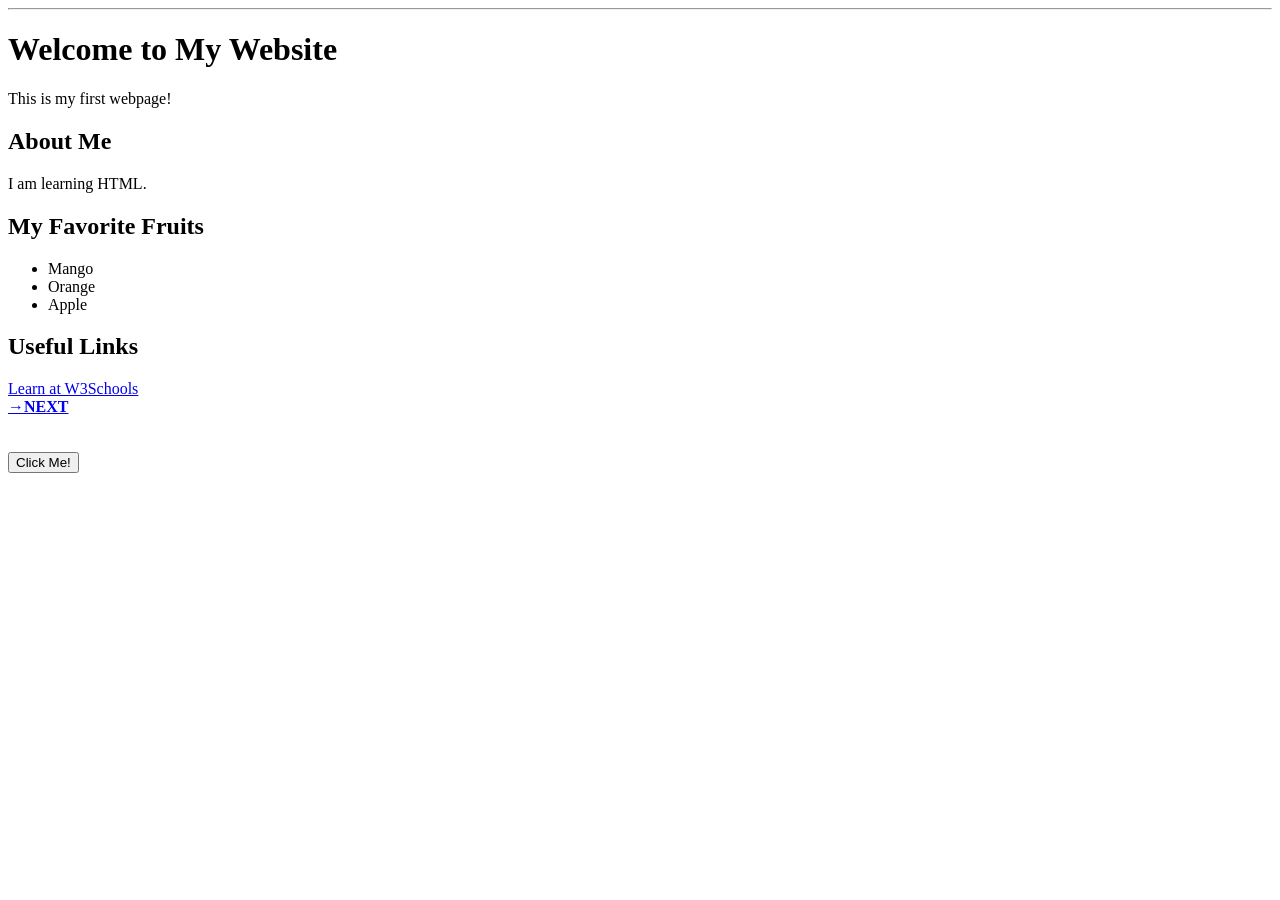
==== index.html @ f370a7fa "Create index.html" ====
<!DOCTYPE html>
<html>
<head>
    <meta charset="UTF-8">
    <title>Sataphon's Note</title>
</head>
<body>

    <hr>
    <h1>Welcome to My Website</h1>
    <p>This is my first webpage!</p>
    
    <h2>About Me</h2>
    <p>I am learning HTML.</p>
    
    <h2>My Favorite Fruits</h2>
    <ul>
        <li>Mango</li>
        <li>Orange</li>
        <li>Apple</li>
    </ul>
    
    <h2>Useful Links</h2>
    <a href="https://www.w3schools.com">Learn at W3Schools</a><br>
    <b><a href="AboutMe.html">&rarr;NEXT</a></b></br>
    
    <br><br>
    <button>Click Me!</button>
</body>
</html>
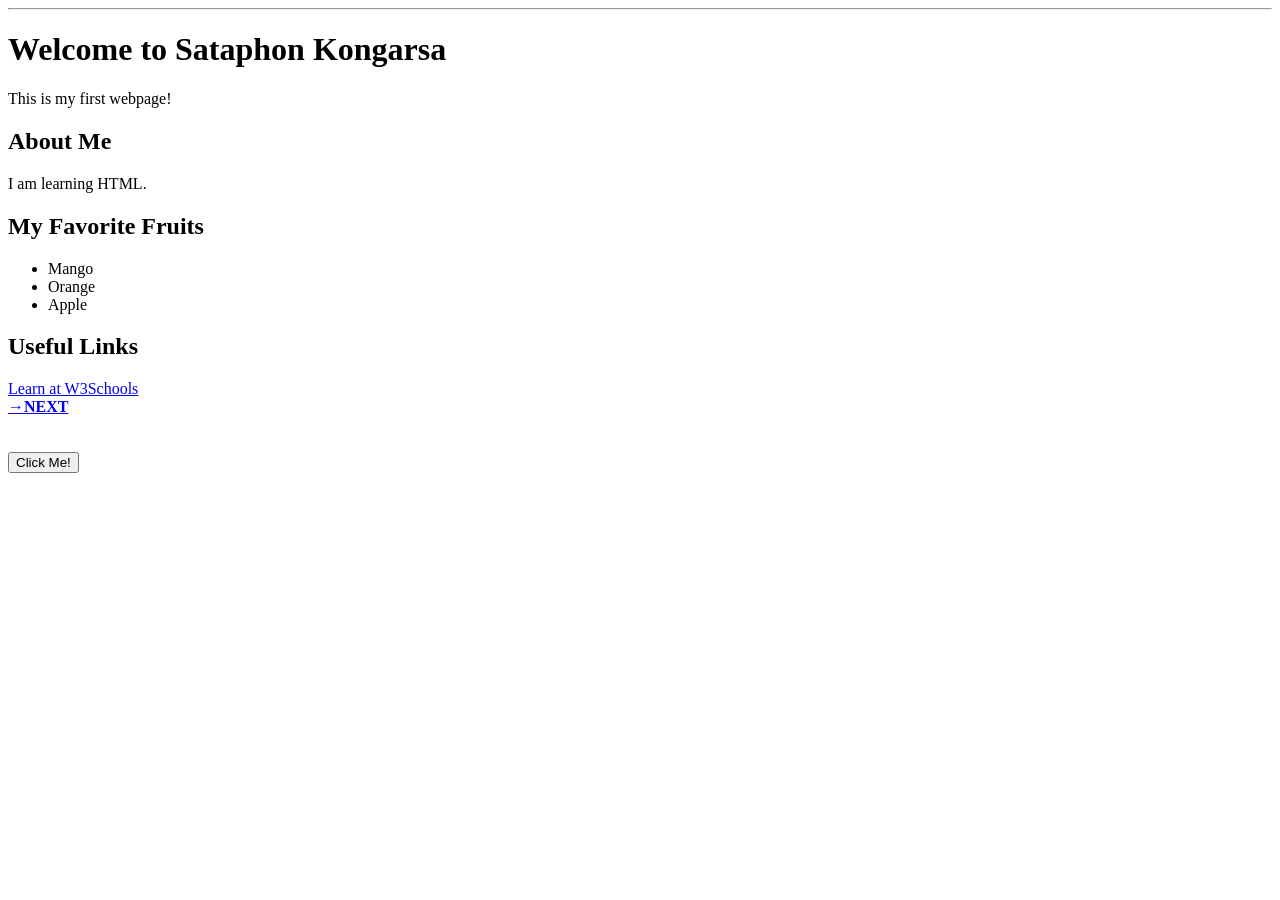
==== commit 78e2d48f: "edit h1" ====
--- a/index.html
+++ b/index.html
@@ -7,7 +7,7 @@
 <body>
 
     <hr>
-    <h1>Welcome to My Website</h1>
+    <h1>Welcome to Sataphon Kongarsa</h1>
     <p>This is my first webpage!</p>
     
     <h2>About Me</h2>
@@ -22,7 +22,7 @@
     
     <h2>Useful Links</h2>
     <a href="https://www.w3schools.com">Learn at W3Schools</a><br>
-    <b><a href="AboutMe.html">&rarr;NEXT</a></b></br>
+    <b><a href="basichtml2.html">&rarr;NEXT</a></b></br>
     
     <br><br>
     <button>Click Me!</button>
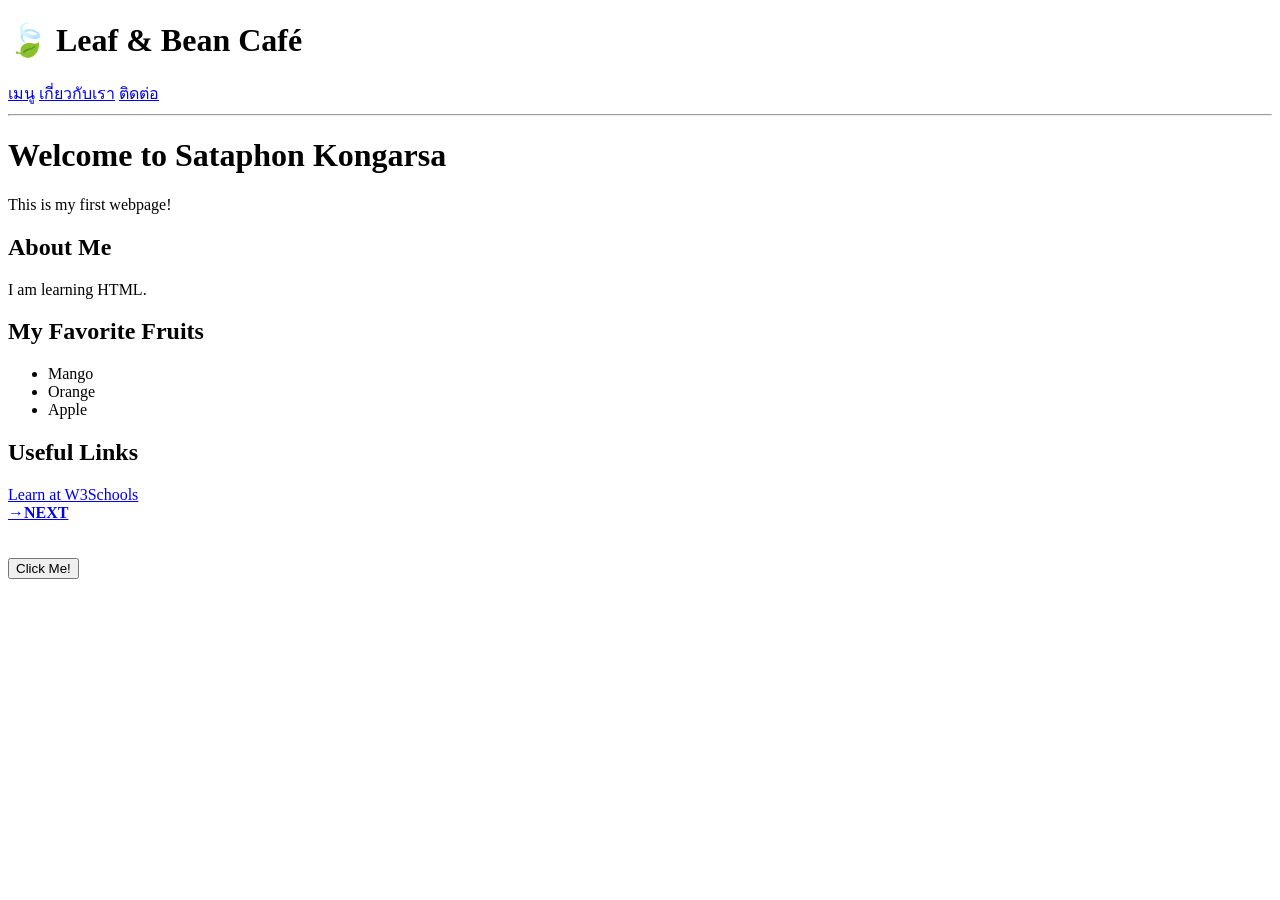
==== commit 379968ab: "add header" ====
--- a/index.html
+++ b/index.html
@@ -2,10 +2,17 @@
 <html>
 <head>
     <meta charset="UTF-8">
-    <title>Sataphon's Note</title>
+    <title>Leaf & Bean Café</title>
 </head>
 <body>
-
+    <header>
+    <h1>🍃 Leaf & Bean Café</h1>
+    <nav>
+        <a href="#menu">เมนู</a>
+        <a href="#about">เกี่ยวกับเรา</a>
+        <a href="#contact">ติดต่อ</a>
+    </nav>
+</header>
     <hr>
     <h1>Welcome to Sataphon Kongarsa</h1>
     <p>This is my first webpage!</p>
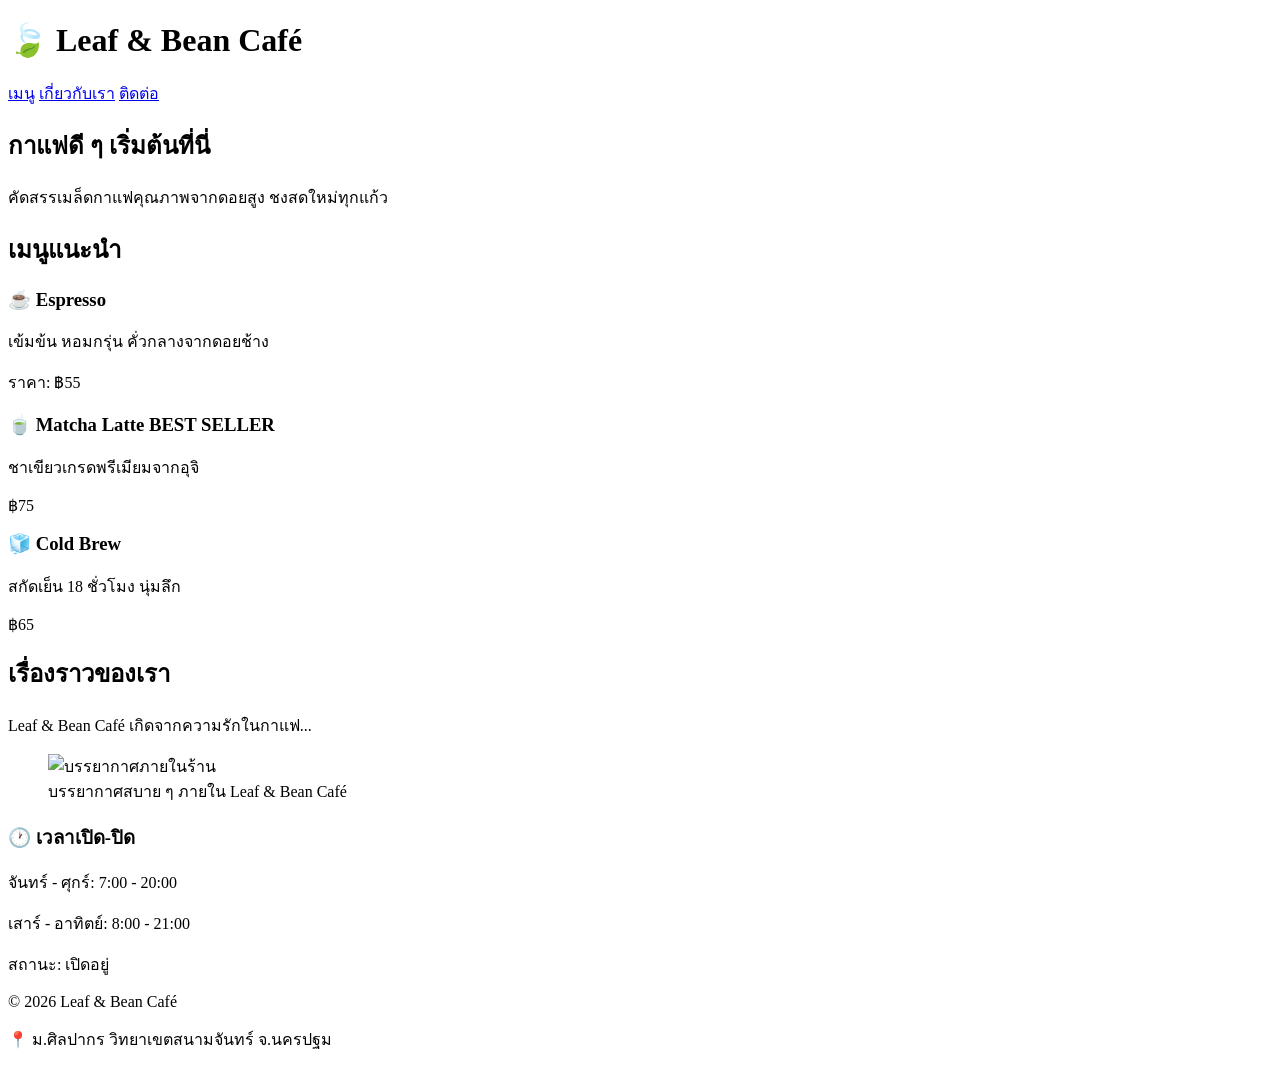
==== commit 6d5af25b: "new layout" ====
--- a/index.html
+++ b/index.html
@@ -8,30 +8,63 @@
     <header>
     <h1>🍃 Leaf & Bean Café</h1>
     <nav>
-        <a href="#menu">เมนู</a>
+        <a href="#drinkmenu">เมนู</a>
         <a href="#about">เกี่ยวกับเรา</a>
         <a href="#contact">ติดต่อ</a>
     </nav>
 </header>
-    <hr>
-    <h1>Welcome to Sataphon Kongarsa</h1>
-    <p>This is my first webpage!</p>
-    
-    <h2>About Me</h2>
-    <p>I am learning HTML.</p>
-    
-    <h2>My Favorite Fruits</h2>
-    <ul>
-        <li>Mango</li>
-        <li>Orange</li>
-        <li>Apple</li>
-    </ul>
-    
-    <h2>Useful Links</h2>
-    <a href="https://www.w3schools.com">Learn at W3Schools</a><br>
-    <b><a href="basichtml2.html">&rarr;NEXT</a></b></br>
-    
-    <br><br>
-    <button>Click Me!</button>
+    <main>
+    <!-- ส่วน Hero -->
+    <section>
+        <h2>กาแฟดี ๆ เริ่มต้นที่นี่</h2>
+        <p>คัดสรรเมล็ดกาแฟคุณภาพจากดอยสูง ชงสดใหม่ทุกแก้ว</p>
+    </section>
+
+    <!-- ส่วนเมนู -->
+    <section id="menu">
+        <h2>เมนูแนะนำ</h2>
+        <div class="menu-grid">
+    <!-- การ์ดเมนูที่ 1 -->
+    <div class="card">
+        <h3 class="card-title">☕ Espresso</h3>
+        <p class="card-desc">เข้มข้น หอมกรุ่น คั่วกลางจากดอยช้าง</p>
+        <p class="price">ราคา: <span>฿55</span></p>
+    </div>
+    <!-- การ์ดที่ 2 -->
+    <div class="card">
+        <h3 class="card-title">🍵 Matcha Latte <span>BEST SELLER</span></h3>
+        <p class="card-desc">ชาเขียวเกรดพรีเมียมจากอุจิ</p>
+        <p class="price">฿75</p>
+    </div>
+    <!-- การ์ดที่ 3 -->
+    <div class="card">
+        <h3 class="card-title">🧊 Cold Brew</h3>
+        <p class="card-desc">สกัดเย็น 18 ชั่วโมง นุ่มลึก</p>
+        <p class="price">฿65</p>
+    </div>
+</div>
+    </section>
+
+    <!-- เรื่องราวร้าน — เนื้อหาอิสระ ใช้ <article> -->
+    <article id="about">
+        <h2>เรื่องราวของเรา</h2>
+        <p>Leaf & Bean Café เกิดจากความรักในกาแฟ...</p>
+        <figure>
+            <img src="cafe-interior.jpg" alt="บรรยากาศภายในร้าน">
+            <figcaption>บรรยากาศสบาย ๆ ภายใน Leaf & Bean Café</figcaption>
+        </figure>
+    </article>
+</main>
+<aside>
+    <h3>🕐 เวลาเปิด-ปิด</h3>
+    <p>จันทร์ - ศุกร์: 7:00 - 20:00</p>
+    <p>เสาร์ - อาทิตย์: 8:00 - 21:00</p>
+    <p>สถานะ: <span>เปิดอยู่</span></p>
+</aside>
+
+<footer>
+    <p>&copy; 2026 Leaf & Bean Café</p>
+    <p>📍 ม.ศิลปากร วิทยาเขตสนามจันทร์ จ.นครปฐม</p>
+</footer>
 </body>
 </html>
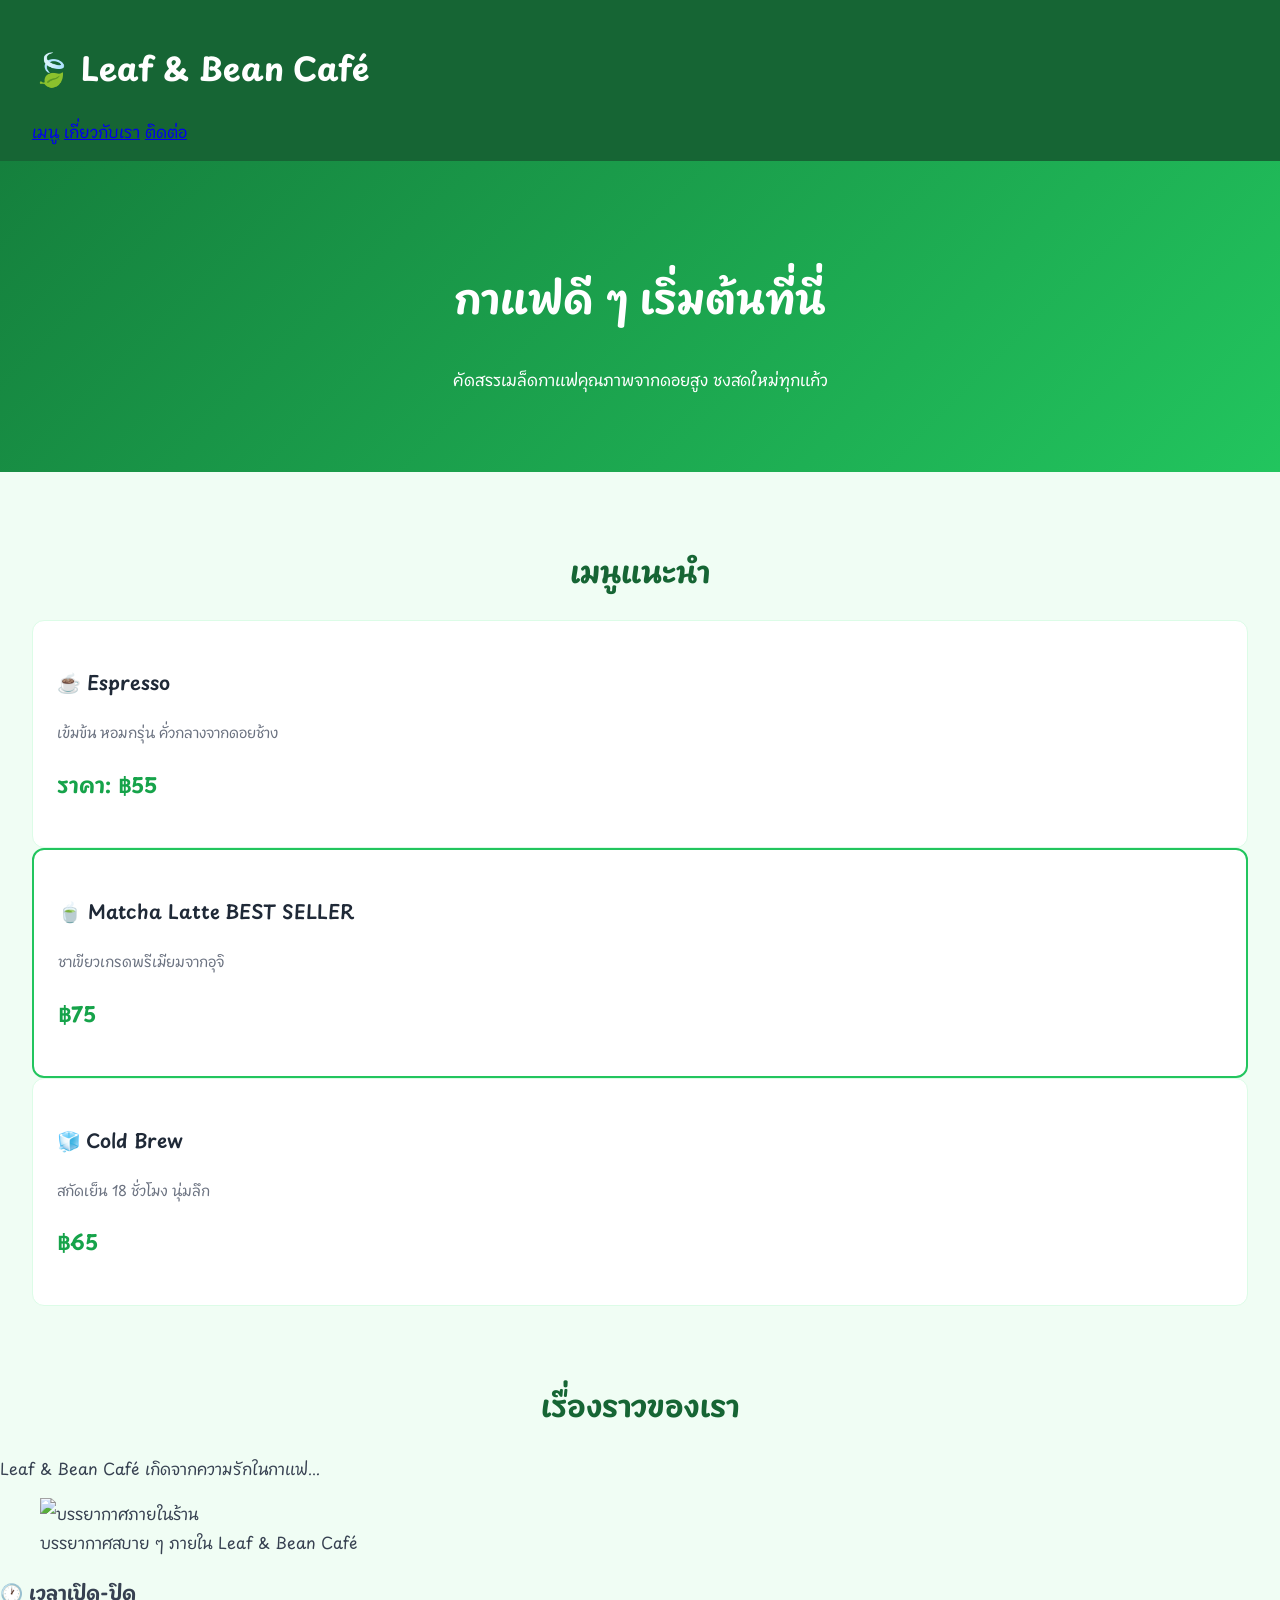
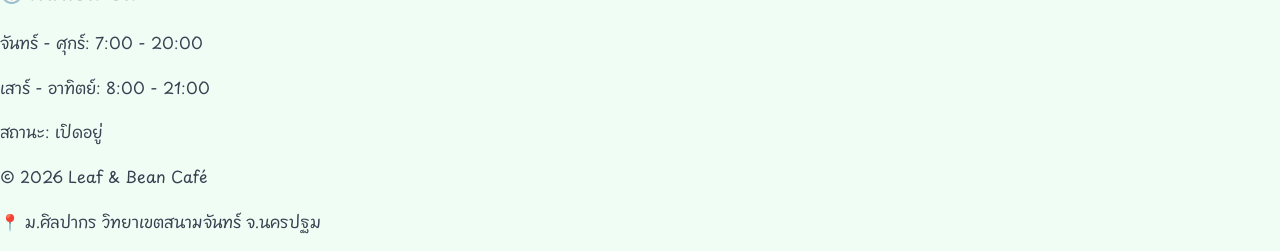
==== commit b273bcdc: "yaeh" ====
--- a/index.html
+++ b/index.html
@@ -2,10 +2,17 @@
 <html>
 <head>
     <meta charset="UTF-8">
+    <meta name="viewport" content="width=device-width, initial-scale=1.0">
+    <link rel="preconnect" href="https://fonts.googleapis.com">
+    <link rel="preconnect" href="https://fonts.gstatic.com" crossorigin>
+    <link href="https://fonts.googleapis.com/css2?family=Playpen+Sans+Thai:wght@100..800&family=Playwrite+NZ+Basic:wght@100..400&display=swap" rel="stylesheet">
+
     <title>Leaf & Bean Café</title>
+    <link rel="stylesheet" href="css/style.css">
+    
 </head>
 <body>
-    <header>
+    <header class="site-header">
     <h1>🍃 Leaf & Bean Café</h1>
     <nav>
         <a href="#drinkmenu">เมนู</a>
@@ -15,14 +22,14 @@
 </header>
     <main>
     <!-- ส่วน Hero -->
-    <section>
+    <section class="hero-section">
         <h2>กาแฟดี ๆ เริ่มต้นที่นี่</h2>
         <p>คัดสรรเมล็ดกาแฟคุณภาพจากดอยสูง ชงสดใหม่ทุกแก้ว</p>
     </section>
 
     <!-- ส่วนเมนู -->
     <section id="menu">
-        <h2>เมนูแนะนำ</h2>
+        <h2 class="section-title">เมนูแนะนำ</h2>
         <div class="menu-grid">
     <!-- การ์ดเมนูที่ 1 -->
     <div class="card">
@@ -31,7 +38,7 @@
         <p class="price">ราคา: <span>฿55</span></p>
     </div>
     <!-- การ์ดที่ 2 -->
-    <div class="card">
+    <div class="card featured">
         <h3 class="card-title">🍵 Matcha Latte <span>BEST SELLER</span></h3>
         <p class="card-desc">ชาเขียวเกรดพรีเมียมจากอุจิ</p>
         <p class="price">฿75</p>
@@ -47,7 +54,7 @@
 
     <!-- เรื่องราวร้าน — เนื้อหาอิสระ ใช้ <article> -->
     <article id="about">
-        <h2>เรื่องราวของเรา</h2>
+        <h2 class="section-title">เรื่องราวของเรา</h2>
         <p>Leaf & Bean Café เกิดจากความรักในกาแฟ...</p>
         <figure>
             <img src="cafe-interior.jpg" alt="บรรยากาศภายในร้าน">
@@ -55,14 +62,14 @@
         </figure>
     </article>
 </main>
-<aside>
+<aside class="sidebar">
     <h3>🕐 เวลาเปิด-ปิด</h3>
     <p>จันทร์ - ศุกร์: 7:00 - 20:00</p>
     <p>เสาร์ - อาทิตย์: 8:00 - 21:00</p>
     <p>สถานะ: <span>เปิดอยู่</span></p>
 </aside>
 
-<footer>
+<footer id="contact">
     <p>&copy; 2026 Leaf & Bean Café</p>
     <p>📍 ม.ศิลปากร วิทยาเขตสนามจันทร์ จ.นครปฐม</p>
 </footer>
--- a/css/style.css
+++ b/css/style.css
@@ -0,0 +1,116 @@
+/* พื้นหลังทั้งหน้า — เขียวอ่อนมาก */
+body {
+    background-color: #f0fdf4;
+}
+.logo {
+    color: #166534;
+    font-size: 2rem;
+}
+.price {
+    color: #26b45a;
+    font-weight: bold;
+}
+
+
+
+/* ══════════════════════════════════
+   style.css — Leaf & Bean Café
+   ══════════════════════════════════ */
+
+/* ── Base ── */
+body {
+    font-family: 'Playpen Sans Thai', sans-serif;
+    font-size: 16px;
+    line-height: 1.8;
+    color: #374151;
+    background-color: #f0fdf4;
+    margin: 0;
+}
+
+/* ── Header ── */
+.site-header {
+    background-color: #166534;
+    color: white;
+    padding: 1rem 2rem;
+}
+.logo {
+    font-size: 1.8rem;
+    font-weight: 700;
+}
+.main-nav a {
+    color: rgba(255,255,255,0.85);
+    text-decoration: none;
+    font-weight: 500;
+    padding: 0.5rem 1rem;
+}
+.main-nav a:hover {
+    color: white;
+}
+
+/* ── Hero ── */
+.hero-section {
+    background: linear-gradient(135deg, #15803d, #22c55e);
+    color: white;
+    text-align: center;
+    padding: 4rem 2rem;
+}
+.hero-section h2 {
+    font-size: 2.5rem;
+    font-weight: 700;
+    text-align: center;
+}
+
+/* ── Menu Section ── */
+#menu {
+    background-color: #f0fdf4;
+    padding: 3rem 2rem;
+}
+.section-title {
+    font-size: 1.8rem;
+    font-weight: 700;
+    color: #166534;
+    text-align: center;
+}
+
+/* ── Cards ── */
+.card {
+    background: white;
+    border: 1px solid #dcfce7;
+    border-radius: 12px;
+    padding: 1.5rem;
+}
+.card.featured {
+    border: 2px solid #22c55e;
+}
+.card-title {
+    font-size: 1.2rem;
+    font-weight: 600;
+    color: #1f2937;
+}
+.card-desc {
+    color: #6b7280;
+    font-size: 0.9rem;
+}
+.price {
+    font-size: 1.3rem;
+    font-weight: 700;
+    color: #16a34a;
+}
+.badge {
+    font-size: 0.7rem;
+    font-weight: 600;
+    padding: 0.2rem 0.6rem;
+    border-radius: 20px;
+    text-transform: uppercase;
+}
+.bestseller { background: #fef9c3; color: #854d0e; }
+.new { background: #dcfce7; color: #fdff74; }
+
+/* ── Footer ── */
+.site-footer {
+    background-color: #14532d;
+    color: rgb(0, 0, 0);
+    text-align: center;
+    padding: 2rem;
+    font-size: 0.9rem;
+}
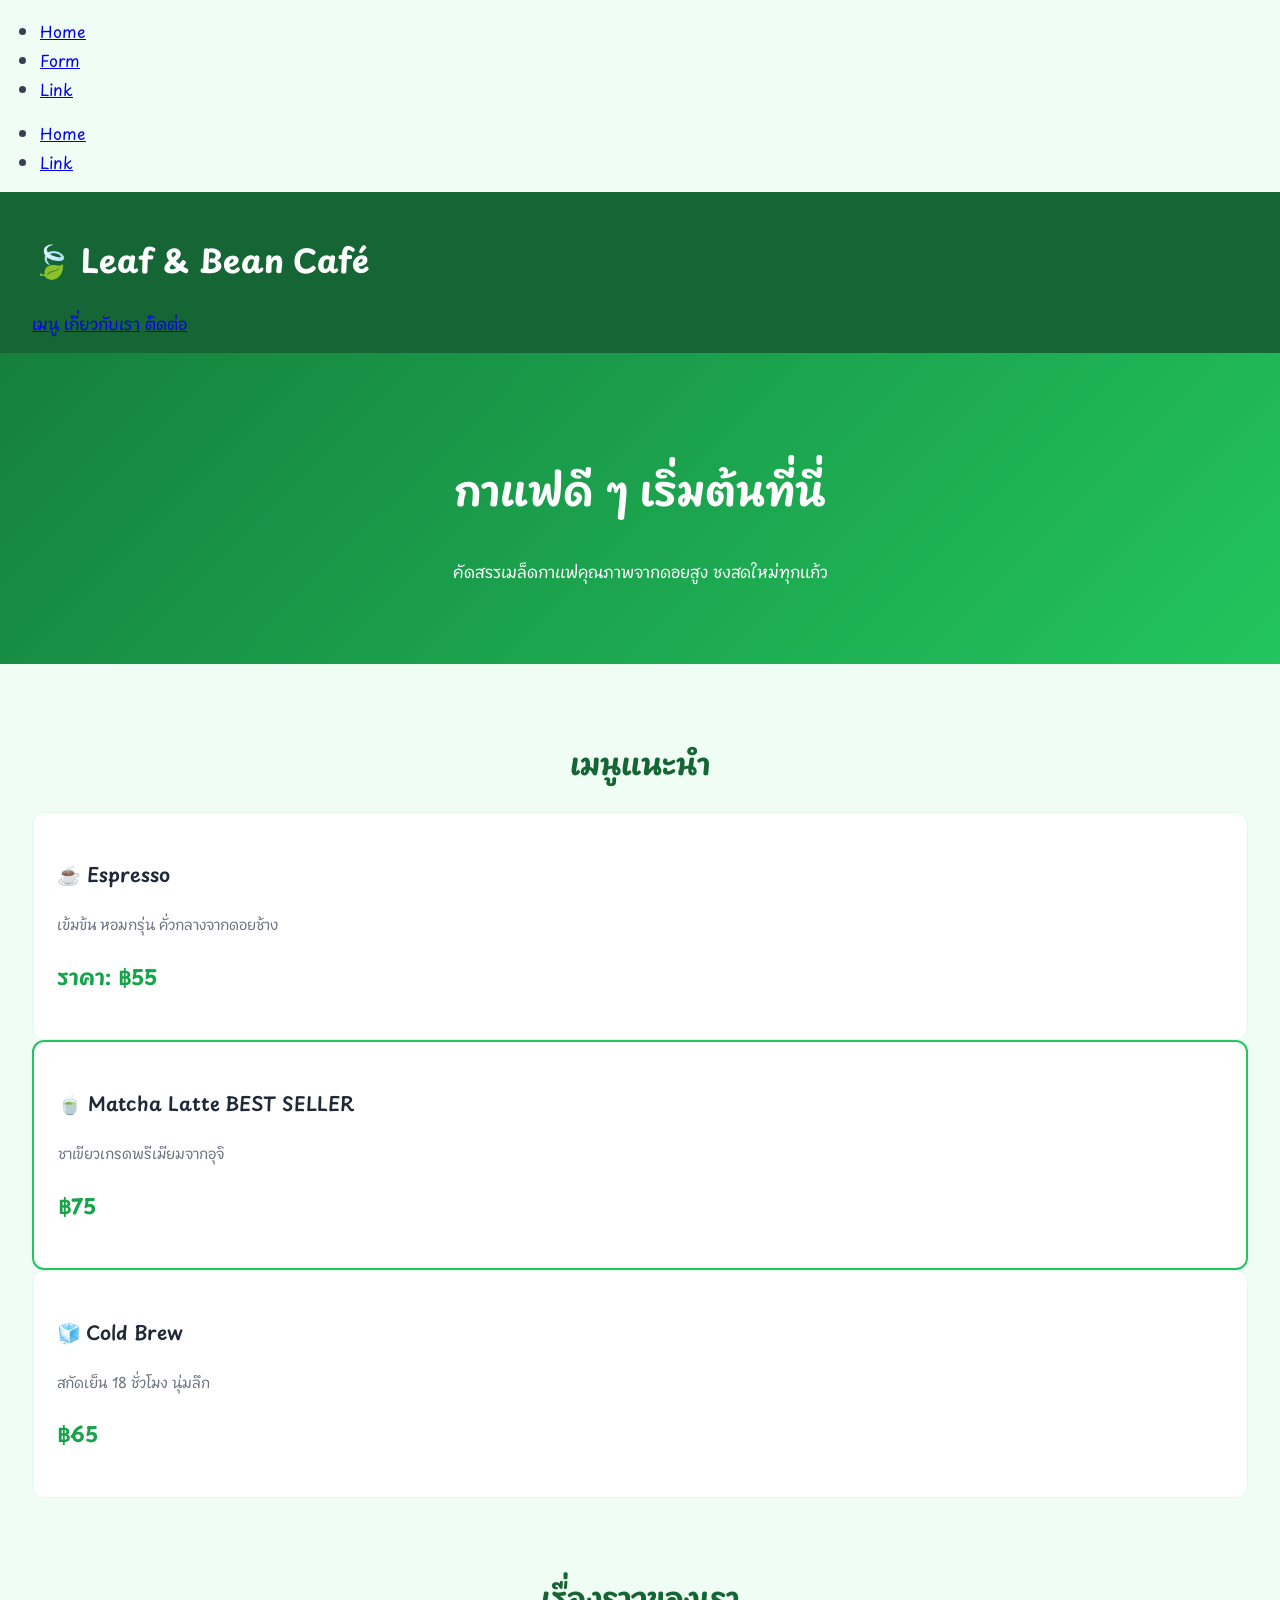
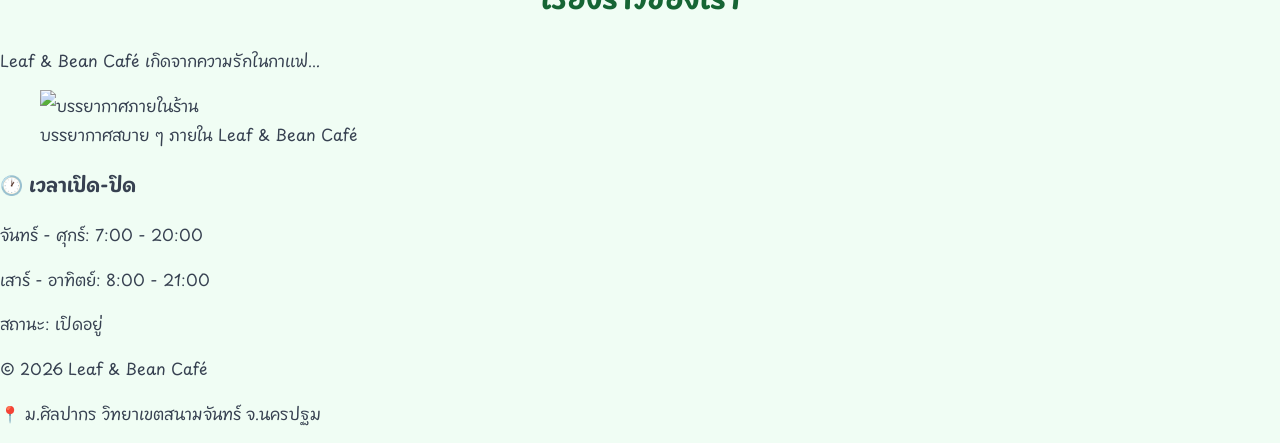
==== commit e16a6062: "eiei" ====
--- a/index.html
+++ b/index.html
@@ -12,6 +12,28 @@
     
 </head>
 <body>
+    <!-- Nav Pills -->
+    <ul class="nav nav-pills">
+    <li class="nav-item">
+        <a class="nav-link active" href="index.html">Home</a>
+    </li>
+    <li class="nav-item">
+        <a class="nav-link" href="formcontrols.html">Form</a>
+    </li>
+    <li class="nav-item">
+        <a class="nav-link" href="#">Link</a>
+    </li>
+</ul>
+
+<!-- Nav Tabs -->
+<ul class="nav nav-tabs">
+    <li class="nav-item">
+        <a class="nav-link active" href="mybt.html">Home</a>
+    </li>
+    <li class="nav-item">
+        <a class="nav-link" href="#">Link</a>
+    </li>
+</ul>
     <header class="site-header">
     <h1>🍃 Leaf & Bean Café</h1>
     <nav>
